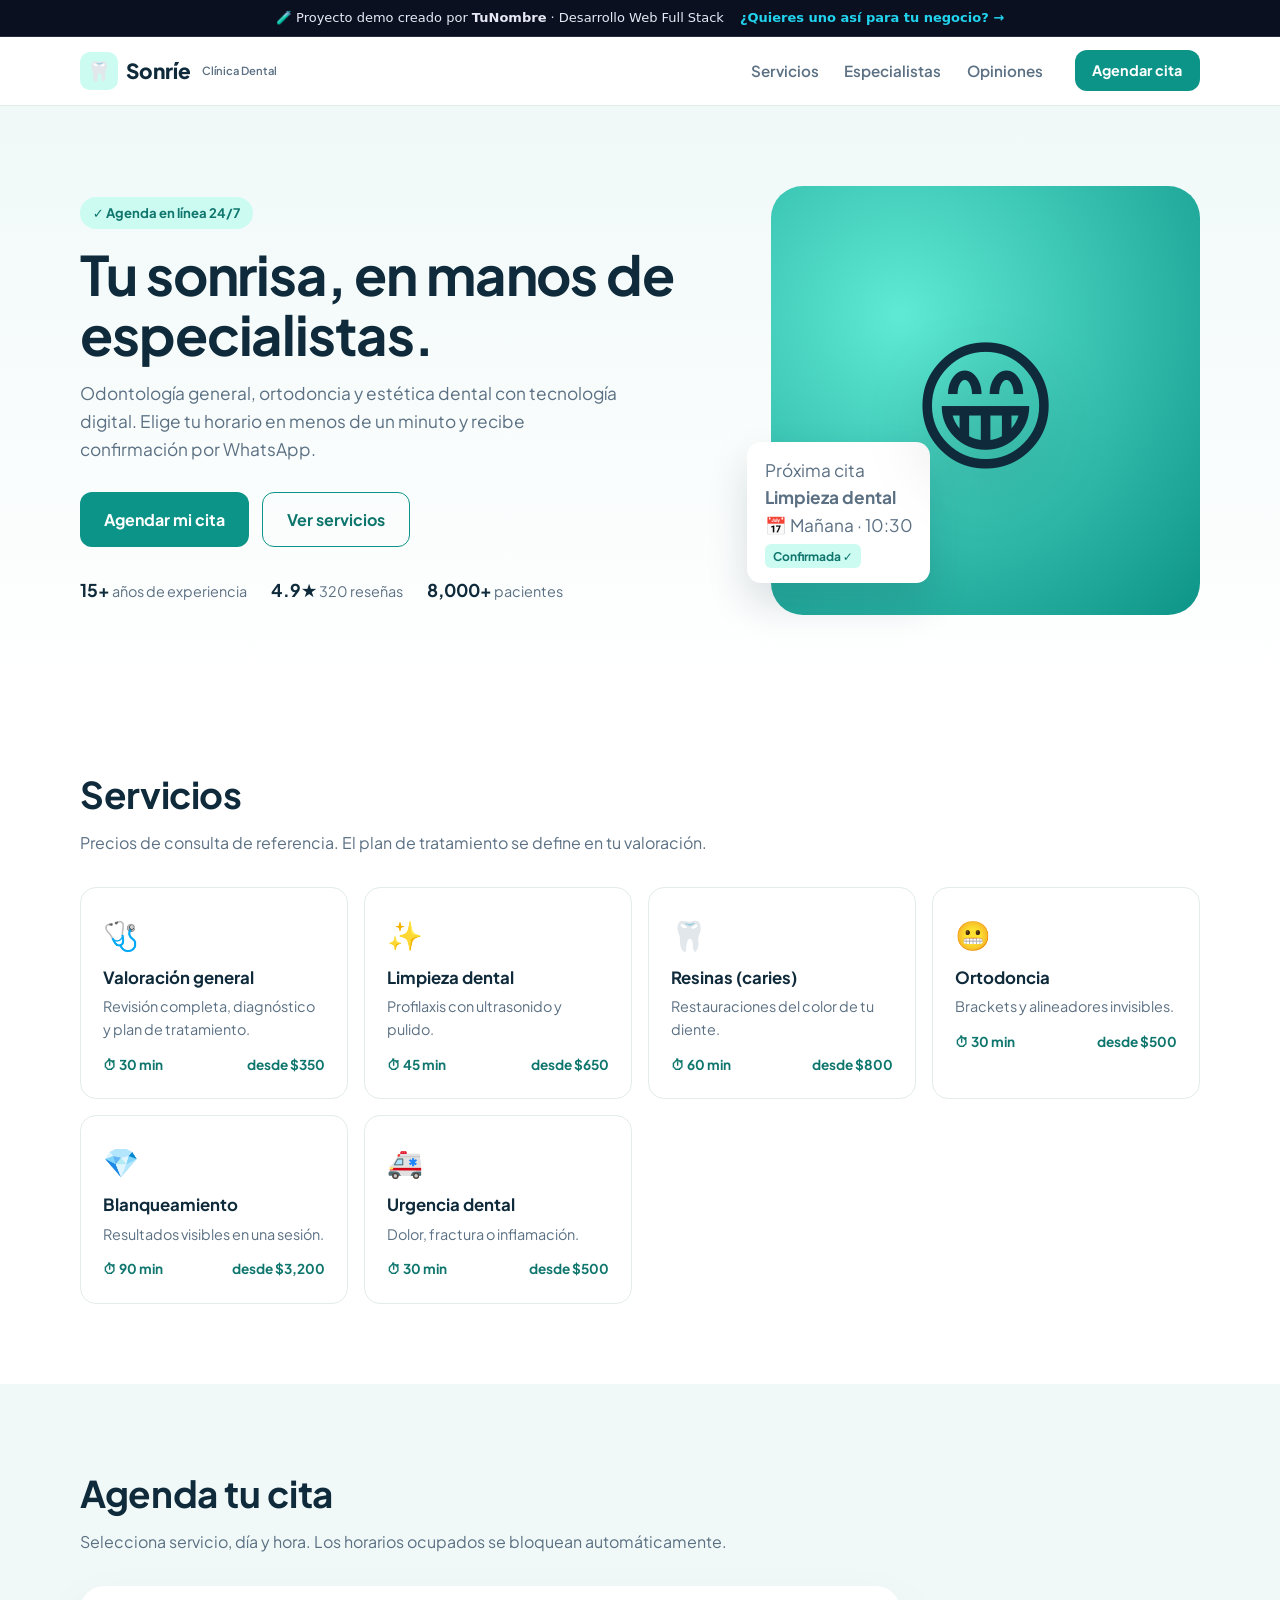
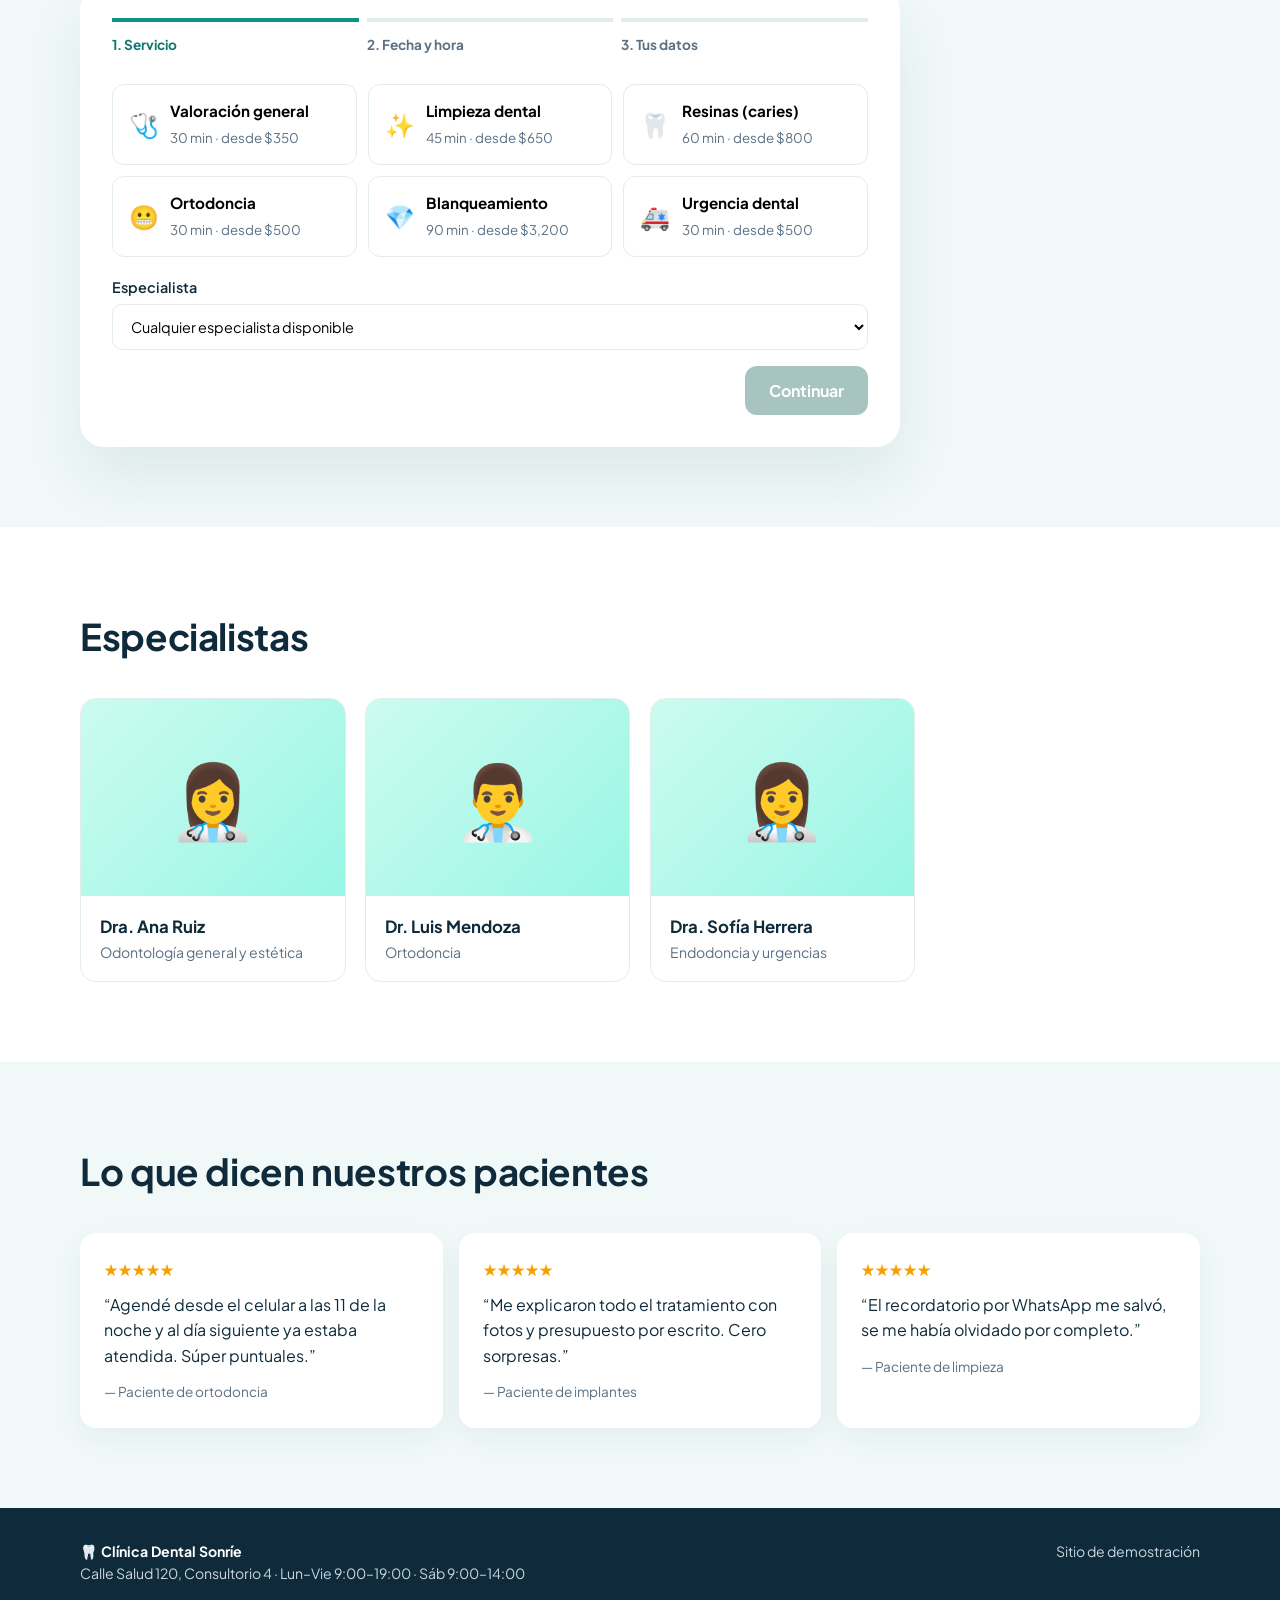
==== demos/clinica/index.html @ ac7199dd "Agregar 3 sitios demo: restaurante, clínica y tienda - Fogón 22: menú digital con carrito y pedido a" ====
<!DOCTYPE html>
<html lang="es">
<head>
  <meta charset="UTF-8">
  <meta name="viewport" content="width=device-width, initial-scale=1.0">
  <title>Clínica Dental Sonríe | Agenda tu cita en línea</title>
  <meta name="description" content="Demo: sitio para clínica con agenda de citas en línea y confirmación por WhatsApp.">
  <meta property="og:title" content="Clínica Dental Sonríe · Agenda en línea">
  <meta property="og:description" content="Agenda de citas en línea 24/7. Proyecto demo.">
  <link rel="icon" href="data:image/svg+xml,<svg xmlns='http://www.w3.org/2000/svg' viewBox='0 0 100 100'><text y='.9em' font-size='90'>🦷</text></svg>">
  <link rel="preconnect" href="https://fonts.googleapis.com">
  <link rel="preconnect" href="https://fonts.gstatic.com" crossorigin>
  <link href="https://fonts.googleapis.com/css2?family=Plus+Jakarta+Sans:wght@400;500;600;700;800&display=swap" rel="stylesheet">
  <link rel="stylesheet" href="styles.css">
</head>
<body>

  <header class="top">
    <div class="wrap top__in">
      <a href="#" class="brand"><span class="logo">🦷</span> Sonríe<small>Clínica Dental</small></a>
      <nav class="top__nav">
        <a href="#servicios">Servicios</a>
        <a href="#equipo">Especialistas</a>
        <a href="#opiniones">Opiniones</a>
      </nav>
      <a href="#agenda" class="btn btn--sm">Agendar cita</a>
    </div>
  </header>

  <section class="hero">
    <div class="wrap hero__in">
      <div>
        <span class="pill">✓ Agenda en línea 24/7</span>
        <h1>Tu sonrisa, en manos de especialistas.</h1>
        <p>Odontología general, ortodoncia y estética dental con tecnología digital. Elige tu horario en menos de un minuto y recibe confirmación por WhatsApp.</p>
        <div class="hero__cta">
          <a href="#agenda" class="btn">Agendar mi cita</a>
          <a href="#servicios" class="btn btn--ghost">Ver servicios</a>
        </div>
        <ul class="trust">
          <li><strong>15+</strong> años de experiencia</li>
          <li><strong>4.9★</strong> 320 reseñas</li>
          <li><strong>8,000+</strong> pacientes</li>
        </ul>
      </div>
      <div class="hero__card" aria-hidden="true">
        <div class="mini">
          <p class="mini__t">Próxima cita</p>
          <p class="mini__d">Limpieza dental</p>
          <p class="mini__h">📅 Mañana · 10:30</p>
          <span class="mini__ok">Confirmada ✓</span>
        </div>
        <div class="big-emoji">😁</div>
      </div>
    </div>
  </section>

  <section id="servicios" class="section">
    <div class="wrap">
      <h2>Servicios</h2>
      <p class="sub">Precios de consulta de referencia. El plan de tratamiento se define en tu valoración.</p>
      <div class="services" id="services"></div>
    </div>
  </section>

  <!-- ===== AGENDA ===== -->
  <section id="agenda" class="section section--tint">
    <div class="wrap">
      <h2>Agenda tu cita</h2>
      <p class="sub">Selecciona servicio, día y hora. Los horarios ocupados se bloquean automáticamente.</p>

      <div class="booking" id="booking">
        <ol class="steps" aria-label="Pasos">
          <li class="is-active" data-step="1">Servicio</li>
          <li data-step="2">Fecha y hora</li>
          <li data-step="3">Tus datos</li>
        </ol>

        <!-- Paso 1 -->
        <div class="panel" data-panel="1">
          <div class="opts" id="svc-opts"></div>
          <label class="field">Especialista
            <select id="doctor"></select>
          </label>
          <div class="nav-btns"><span></span><button class="btn" data-next="2" id="to2" disabled>Continuar</button></div>
        </div>

        <!-- Paso 2 -->
        <div class="panel" data-panel="2" hidden>
          <div class="days" id="days"></div>
          <p class="legend"><span class="dot dot--free"></span> Disponible <span class="dot dot--busy"></span> Ocupado</p>
          <div class="slots" id="slots"></div>
          <div class="nav-btns"><button class="btn btn--ghost" data-next="1">Atrás</button><button class="btn" data-next="3" id="to3" disabled>Continuar</button></div>
        </div>

        <!-- Paso 3 -->
        <form class="panel" data-panel="3" id="form" hidden>
          <div class="summary" id="summary"></div>
          <div class="row">
            <label class="field">Nombre completo<input name="nombre" required autocomplete="name"></label>
            <label class="field">WhatsApp<input name="tel" required inputmode="tel" pattern="[0-9 +()-]{8,}" placeholder="55 1234 5678" autocomplete="tel"></label>
          </div>
          <label class="field">¿Es tu primera visita?
            <select name="primera"><option>Sí, primera vez</option><option>No, ya soy paciente</option></select>
          </label>
          <label class="field">Motivo (opcional)<textarea name="motivo" rows="2" placeholder="Ej. molestia en muela superior derecha"></textarea></label>
          <label class="check"><input type="checkbox" required> Acepto el aviso de privacidad y recibir recordatorios por WhatsApp.</label>
          <div class="nav-btns"><button type="button" class="btn btn--ghost" data-next="2">Atrás</button><button class="btn" type="submit">Confirmar cita</button></div>
        </form>

        <!-- Confirmación -->
        <div class="panel done" data-panel="4" hidden>
          <div class="done__icon">✓</div>
          <h3>¡Cita reservada!</h3>
          <p id="done-text"></p>
          <p class="muted">Te enviamos los detalles por WhatsApp. Recibirás un recordatorio 24 h antes.</p>
          <button class="btn btn--ghost" id="again">Agendar otra cita</button>
        </div>
      </div>
    </div>
  </section>

  <section id="equipo" class="section">
    <div class="wrap">
      <h2>Especialistas</h2>
      <div class="team" id="team"></div>
    </div>
  </section>

  <section id="opiniones" class="section section--tint">
    <div class="wrap">
      <h2>Lo que dicen nuestros pacientes</h2>
      <div class="reviews">
        <blockquote>★★★★★<p>“Agendé desde el celular a las 11 de la noche y al día siguiente ya estaba atendida. Súper puntuales.”</p><cite>— Paciente de ortodoncia</cite></blockquote>
        <blockquote>★★★★★<p>“Me explicaron todo el tratamiento con fotos y presupuesto por escrito. Cero sorpresas.”</p><cite>— Paciente de implantes</cite></blockquote>
        <blockquote>★★★★★<p>“El recordatorio por WhatsApp me salvó, se me había olvidado por completo.”</p><cite>— Paciente de limpieza</cite></blockquote>
      </div>
    </div>
  </section>

  <footer class="foot">
    <div class="wrap foot__in">
      <div><strong>🦷 Clínica Dental Sonríe</strong><p>Calle Salud 120, Consultorio 4 · Lun–Vie 9:00–19:00 · Sáb 9:00–14:00</p></div>
      <p>Sitio de demostración</p>
    </div>
  </footer>

  <script src="../demo-banner.js"></script>
  <script src="app.js"></script>
</body>
</html>
---- demos/clinica/styles.css ----
:root {
  --bg: #ffffff;
  --tint: #f0f9f8;
  --ink: #0f2a3a;
  --muted: #5b7083;
  --brand: #0d9488;
  --brand-d: #0f766e;
  --soft: #ccfbf1;
  --line: #e2ece9;
  --busy: #e9eef1;
  --r: 16px;
}
* { box-sizing: border-box; margin: 0; padding: 0; }
[hidden] { display: none !important; }
html { scroll-behavior: smooth; scroll-padding-top: 110px; }
body { font-family: 'Plus Jakarta Sans', system-ui, sans-serif; color: var(--ink); background: var(--bg); line-height: 1.6; overflow-x: hidden; }
a { color: inherit; text-decoration: none; }
.wrap { width: min(1120px, 100% - 32px); margin-inline: auto; }

.btn { display: inline-flex; align-items: center; justify-content: center; padding: .85rem 1.5rem; border-radius: 12px; background: var(--brand); color: #fff; font-family: inherit; font-weight: 700; font-size: 1rem; border: 0; cursor: pointer; transition: background .15s, transform .15s; }
.btn:hover { background: var(--brand-d); transform: translateY(-1px); }
.btn:disabled { background: #a7c4c0; cursor: not-allowed; transform: none; }
.btn--ghost { background: transparent; color: var(--brand-d); border: 1.5px solid var(--brand); }
.btn--ghost:hover { background: var(--soft); }
.btn--sm { padding: .55rem 1.1rem; font-size: .9rem; }

.top { position: sticky; top: var(--demo-bar, 0); z-index: 50; background: rgba(255, 255, 255, .92); backdrop-filter: blur(10px); border-bottom: 1px solid var(--line); }
.top__in { display: flex; align-items: center; gap: 2rem; height: 68px; }
.brand { display: flex; align-items: center; gap: .5rem; font-weight: 800; font-size: 1.3rem; }
.brand small { display: block; font-size: .7rem; color: var(--muted); font-weight: 600; margin-left: .2rem; }
.logo { width: 38px; height: 38px; border-radius: 10px; background: var(--soft); display: grid; place-items: center; font-size: 1.2rem; }
.top__nav { display: flex; gap: 1.6rem; margin-left: auto; color: var(--muted); font-weight: 600; font-size: .95rem; }
.top__nav a:hover { color: var(--brand); }

.hero { background: linear-gradient(180deg, var(--tint), #fff); padding: 80px 0 70px; }
.hero__in { display: grid; grid-template-columns: 1.2fr .8fr; gap: 3rem; align-items: center; }
.pill { display: inline-block; background: var(--soft); color: var(--brand-d); font-weight: 700; font-size: .82rem; padding: .35rem .8rem; border-radius: 999px; }
.hero h1 { font-size: clamp(2.1rem, 5vw, 3.4rem); line-height: 1.1; letter-spacing: -.02em; margin: 1rem 0; }
.hero p { color: var(--muted); font-size: 1.08rem; max-width: 540px; }
.hero__cta { display: flex; flex-wrap: wrap; gap: .8rem; margin: 1.8rem 0; }
.trust { list-style: none; display: flex; flex-wrap: wrap; gap: 1.5rem; color: var(--muted); font-size: .9rem; }
.trust strong { color: var(--ink); font-size: 1.1rem; }
.hero__card { position: relative; aspect-ratio: 1; border-radius: 32px; background: radial-gradient(circle at 30% 30%, #5eead4, var(--brand)); display: grid; place-items: center; }
.big-emoji { font-size: 9rem; filter: drop-shadow(0 20px 30px rgba(0, 0, 0, .15)); }
.mini { position: absolute; left: -24px; bottom: 32px; background: #fff; border-radius: 14px; padding: .9rem 1.1rem; box-shadow: 0 20px 40px rgba(15, 42, 58, .15); font-size: .85rem; }
.mini__t { color: var(--muted); font-size: .75rem; }
.mini__d { font-weight: 700; }
.mini__ok { display: inline-block; margin-top: .3rem; background: var(--soft); color: var(--brand-d); font-weight: 700; font-size: .75rem; padding: .15rem .5rem; border-radius: 6px; }

.section { padding: 80px 0; }
.section--tint { background: var(--tint); }
h2 { font-size: clamp(1.7rem, 3.5vw, 2.3rem); letter-spacing: -.01em; }
.sub { color: var(--muted); margin: .4rem 0 2rem; }

.services { display: grid; grid-template-columns: repeat(auto-fill, minmax(240px, 1fr)); gap: 1rem; }
.svc { border: 1px solid var(--line); border-radius: var(--r); padding: 1.4rem; transition: border-color .2s, box-shadow .2s; }
.svc:hover { border-color: var(--brand); box-shadow: 0 10px 30px rgba(13, 148, 136, .1); }
.svc__i { font-size: 1.8rem; }
.svc h3 { font-size: 1.05rem; margin: .5rem 0 .2rem; }
.svc p { color: var(--muted); font-size: .9rem; }
.svc__meta { display: flex; justify-content: space-between; margin-top: .8rem; font-size: .85rem; font-weight: 700; color: var(--brand-d); }

/* Booking */
.booking { background: #fff; border-radius: 24px; box-shadow: 0 30px 60px rgba(15, 42, 58, .08); padding: 2rem; max-width: 820px; }
.steps { list-style: none; display: flex; gap: .5rem; margin-bottom: 1.8rem; counter-reset: st; }
.steps li { flex: 1; font-weight: 700; font-size: .85rem; color: var(--muted); padding-top: .7rem; border-top: 4px solid var(--line); counter-increment: st; }
.steps li::before { content: counter(st) '. '; }
.steps li.is-active, .steps li.is-done { color: var(--brand-d); border-color: var(--brand); }
.opts { display: grid; grid-template-columns: repeat(auto-fill, minmax(220px, 1fr)); gap: .7rem; margin-bottom: 1.2rem; }
.opt { text-align: left; border: 1.5px solid var(--line); background: #fff; border-radius: 12px; padding: .9rem 1rem; cursor: pointer; font: inherit; display: flex; gap: .7rem; align-items: center; }
.opt b { display: block; font-size: .95rem; }
.opt small { color: var(--muted); }
.opt.sel { border-color: var(--brand); background: var(--tint); box-shadow: 0 0 0 3px var(--soft); }
.field { display: grid; gap: .35rem; font-weight: 600; font-size: .9rem; margin-bottom: 1rem; }
.field input, .field select, .field textarea { font: inherit; font-weight: 400; padding: .75rem .9rem; border-radius: 10px; border: 1.5px solid var(--line); width: 100%; background: #fff; }
.field input:focus, .field select:focus, .field textarea:focus { outline: none; border-color: var(--brand); box-shadow: 0 0 0 3px var(--soft); }
.row { display: grid; grid-template-columns: 1fr 1fr; gap: 1rem; }
.check { display: flex; gap: .6rem; align-items: flex-start; font-size: .88rem; color: var(--muted); margin-bottom: 1rem; }
.check input { margin-top: .3rem; accent-color: var(--brand); }
.nav-btns { display: flex; justify-content: space-between; gap: 1rem; margin-top: 1rem; }

.days { display: flex; gap: .5rem; overflow-x: auto; padding-bottom: .5rem; scrollbar-width: thin; }
.day { flex: none; width: 74px; border: 1.5px solid var(--line); background: #fff; border-radius: 12px; padding: .6rem 0; cursor: pointer; font: inherit; text-align: center; }
.day small { display: block; color: var(--muted); font-size: .72rem; text-transform: uppercase; font-weight: 700; }
.day b { font-size: 1.3rem; }
.day.sel { background: var(--brand); color: #fff; border-color: var(--brand); }
.day.sel small { color: #d1fae5; }
.day:disabled { opacity: .35; cursor: not-allowed; }
.legend { display: flex; align-items: center; gap: .4rem; font-size: .8rem; color: var(--muted); margin: 1rem 0 .6rem; }
.dot { width: 10px; height: 10px; border-radius: 3px; display: inline-block; margin-left: .6rem; }
.dot--free { background: #fff; border: 1.5px solid var(--brand); }
.dot--busy { background: var(--busy); }
.slots { display: grid; grid-template-columns: repeat(auto-fill, minmax(84px, 1fr)); gap: .5rem; }
.slot { border: 1.5px solid var(--brand); color: var(--brand-d); background: #fff; border-radius: 10px; padding: .55rem 0; font-family: inherit; font-weight: 700; font-size: .9rem; cursor: pointer; }
.slot:hover { background: var(--tint); }
.slot.sel { background: var(--brand); color: #fff; }
.slot:disabled { background: var(--busy); border-color: var(--busy); color: #9fb0bd; text-decoration: line-through; cursor: not-allowed; }
.summary { background: var(--tint); border-radius: 12px; padding: 1rem 1.2rem; margin-bottom: 1.2rem; display: grid; gap: .2rem; font-size: .92rem; }
.done { text-align: center; padding: 1.5rem 0; }
.done__icon { width: 72px; height: 72px; border-radius: 50%; background: var(--brand); color: #fff; font-size: 2.2rem; display: grid; place-items: center; margin: 0 auto 1rem; animation: pop .4s; }
@keyframes pop { from { transform: scale(0); } 70% { transform: scale(1.15); } }
.done h3 { font-size: 1.5rem; }
.done p { margin: .5rem 0; }
.muted { color: var(--muted); font-size: .9rem; margin-bottom: 1.2rem !important; }

.team { display: grid; grid-template-columns: repeat(auto-fill, minmax(240px, 1fr)); gap: 1.2rem; margin-top: 2rem; }
.doc { border: 1px solid var(--line); border-radius: var(--r); overflow: hidden; }
.doc__img { aspect-ratio: 4/3; display: grid; place-items: center; font-size: 4.5rem; background: linear-gradient(135deg, var(--soft), #99f6e4); }
.doc__b { padding: 1.1rem 1.2rem; }
.doc__b h3 { font-size: 1.05rem; }
.doc__b p { color: var(--muted); font-size: .88rem; }

.reviews { display: grid; grid-template-columns: repeat(auto-fit, minmax(260px, 1fr)); gap: 1rem; margin-top: 2rem; }
blockquote { background: #fff; border-radius: var(--r); padding: 1.5rem; color: #f59f00; box-shadow: 0 10px 30px rgba(15, 42, 58, .05); }
blockquote p { color: var(--ink); margin: .6rem 0; }
cite { color: var(--muted); font-style: normal; font-size: .85rem; }

.foot { background: var(--ink); color: #c9d6df; padding: 2rem 0; font-size: .88rem; }
.foot__in { display: flex; flex-wrap: wrap; justify-content: space-between; gap: 1rem; }
.foot strong { color: #fff; }

@media (max-width: 820px) {
  .hero__in { grid-template-columns: 1fr; }
  .hero__card { max-width: 340px; margin: 0 auto; width: 100%; }
  .mini { left: 0; }
  .top__nav { display: none; }
  .top .btn { margin-left: auto; }
  .booking { padding: 1.3rem; }
  .row { grid-template-columns: 1fr; }
}
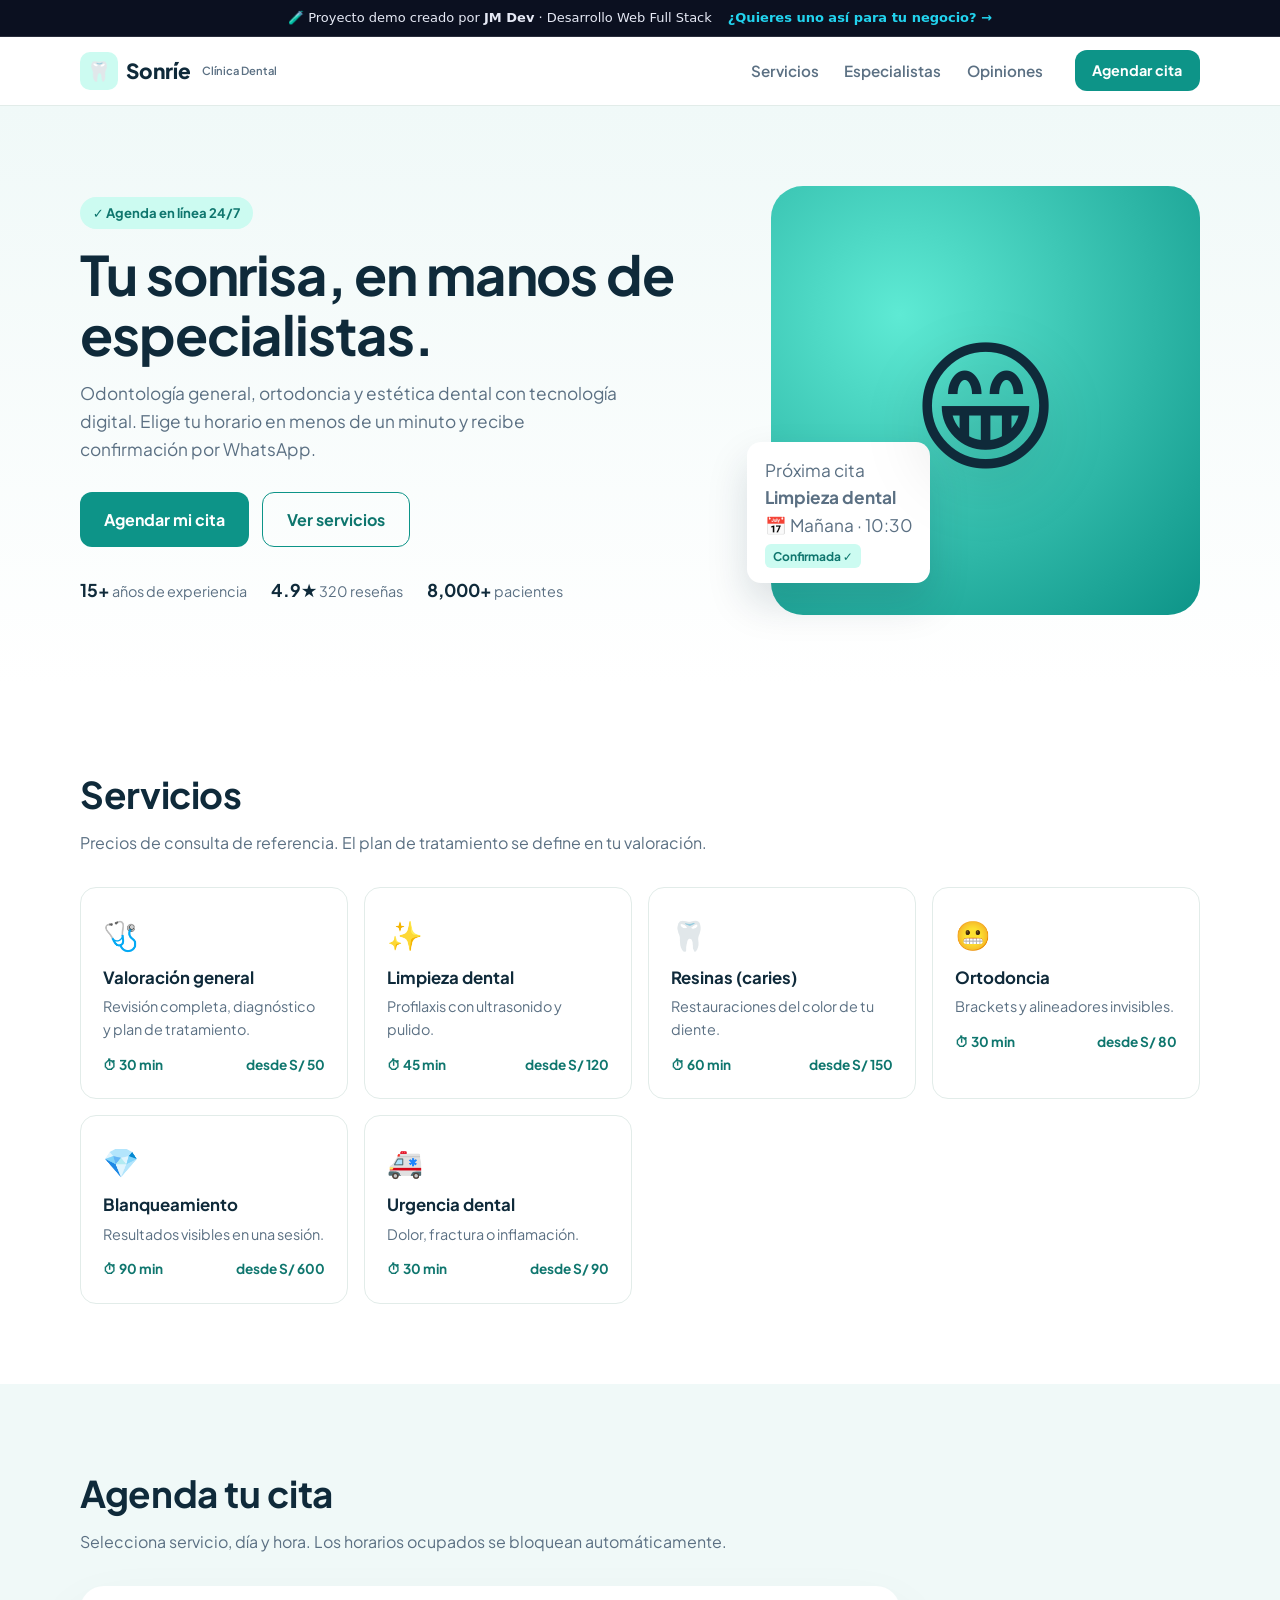
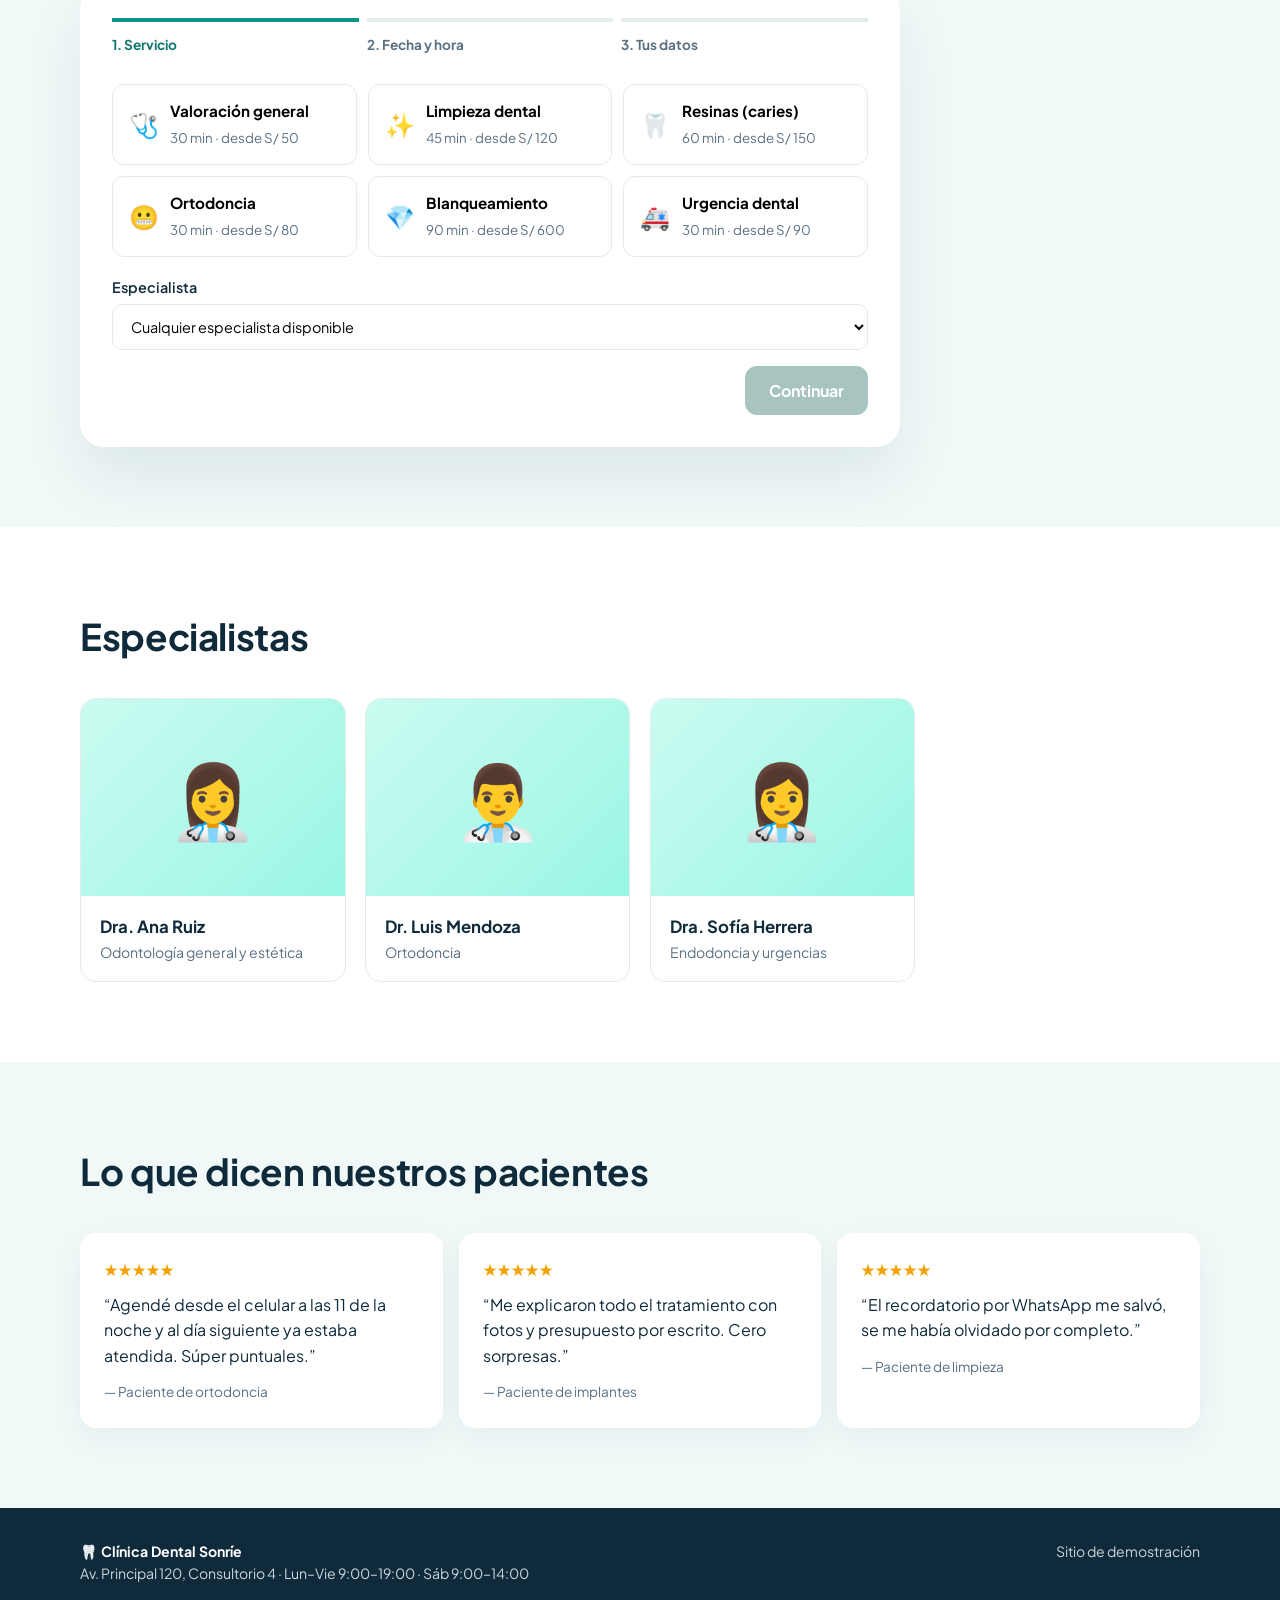
==== commit c1c51ad0: "Adaptar sitio y demos a Perú - Precios en soles (S/) y formato es-PE - Restaurante con carta peruana" ====
--- a/demos/clinica/index.html
+++ b/demos/clinica/index.html
@@ -98,7 +98,7 @@
           <div class="summary" id="summary"></div>
           <div class="row">
             <label class="field">Nombre completo<input name="nombre" required autocomplete="name"></label>
-            <label class="field">WhatsApp<input name="tel" required inputmode="tel" pattern="[0-9 +()-]{8,}" placeholder="55 1234 5678" autocomplete="tel"></label>
+            <label class="field">WhatsApp<input name="tel" required inputmode="tel" pattern="[0-9 +()-]{8,}" placeholder="987 654 321" autocomplete="tel"></label>
           </div>
           <label class="field">¿Es tu primera visita?
             <select name="primera"><option>Sí, primera vez</option><option>No, ya soy paciente</option></select>
@@ -140,7 +140,7 @@
 
   <footer class="foot">
     <div class="wrap foot__in">
-      <div><strong>🦷 Clínica Dental Sonríe</strong><p>Calle Salud 120, Consultorio 4 · Lun–Vie 9:00–19:00 · Sáb 9:00–14:00</p></div>
+      <div><strong>🦷 Clínica Dental Sonríe</strong><p>Av. Principal 120, Consultorio 4 · Lun–Vie 9:00–19:00 · Sáb 9:00–14:00</p></div>
       <p>Sitio de demostración</p>
     </div>
   </footer>
